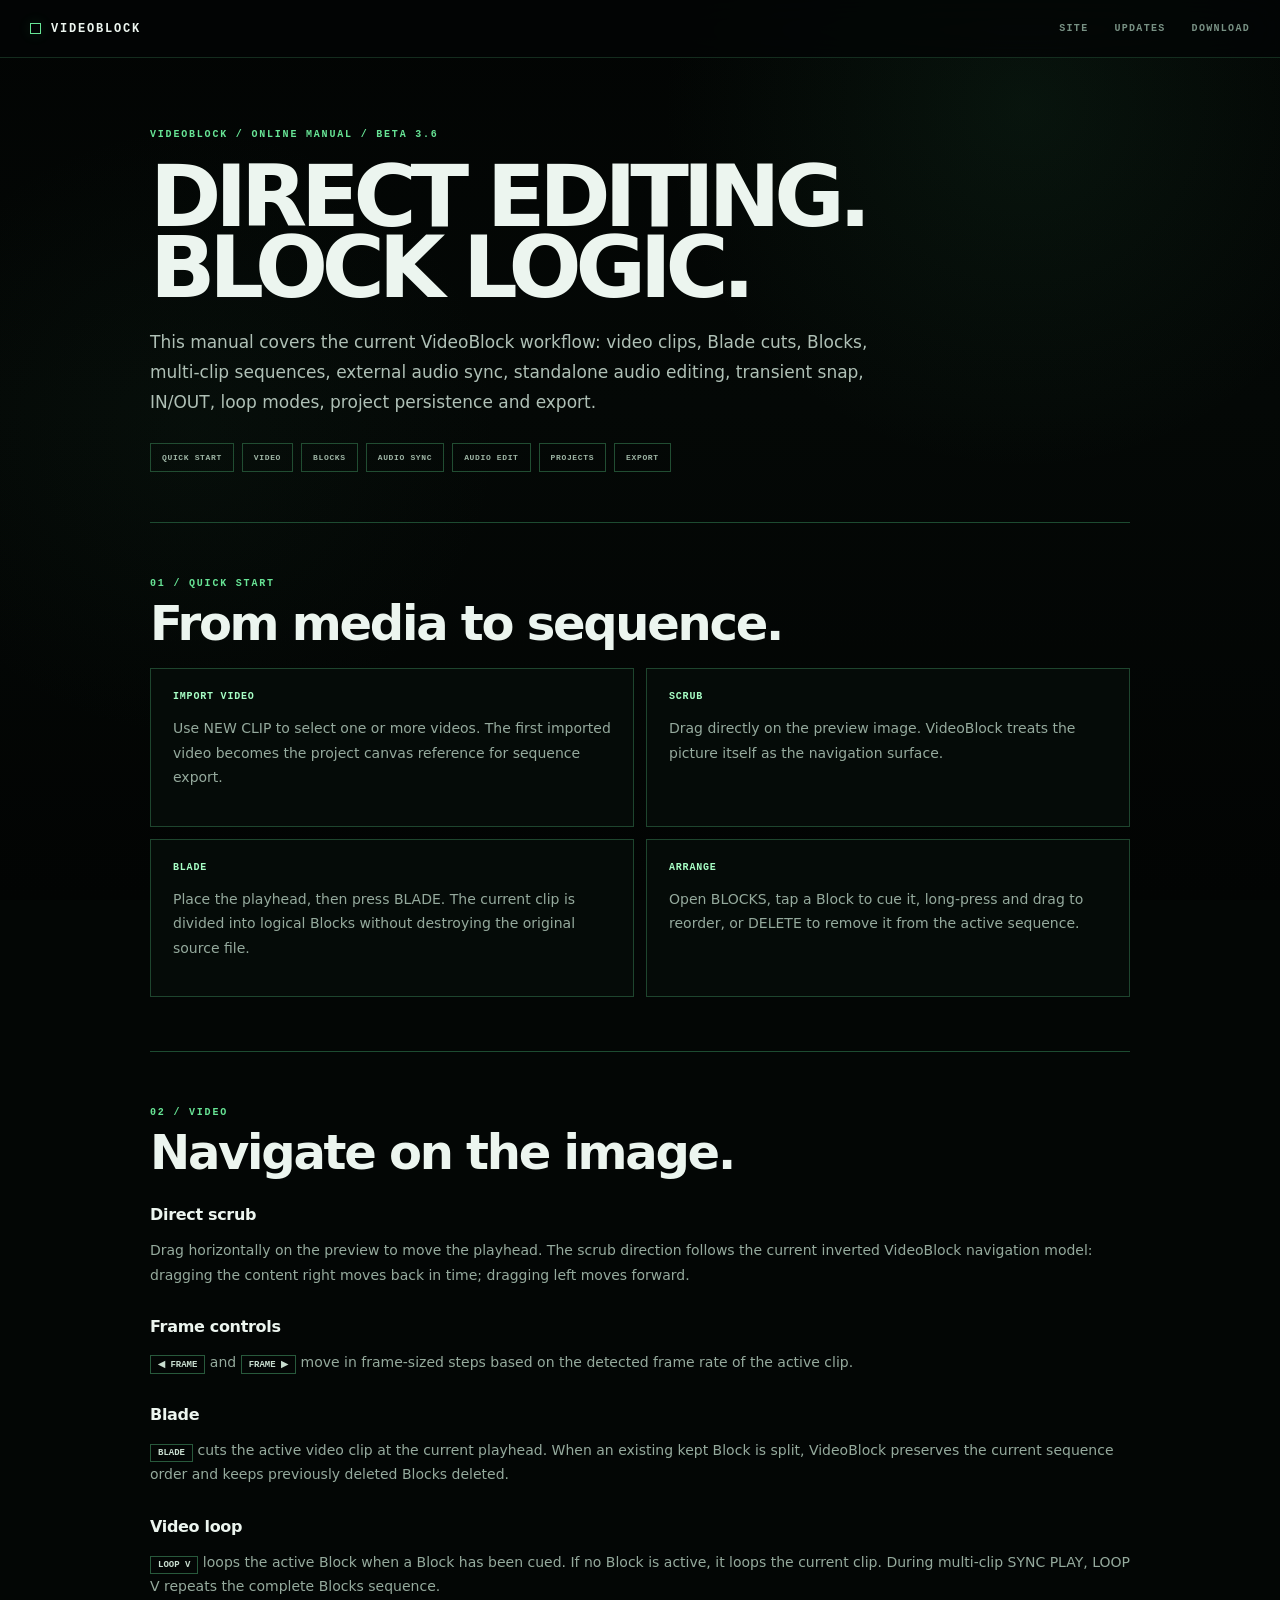
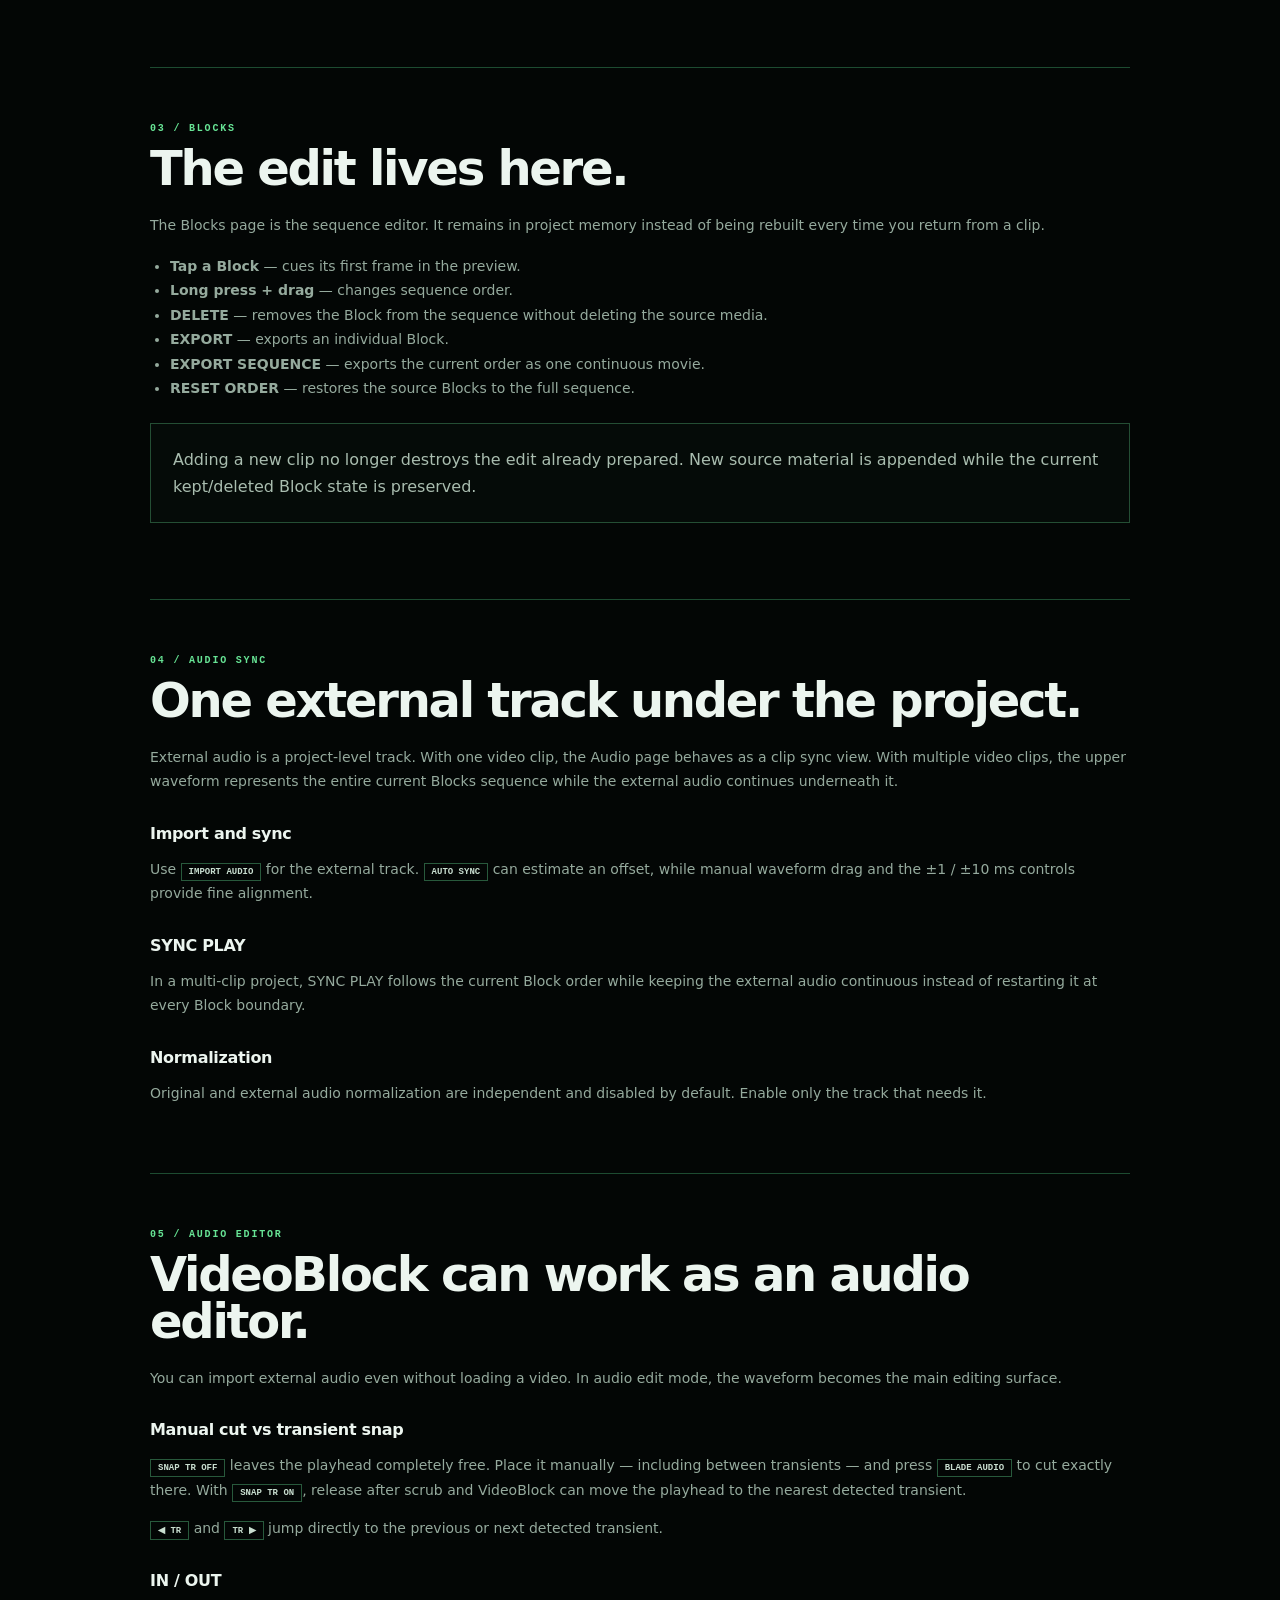
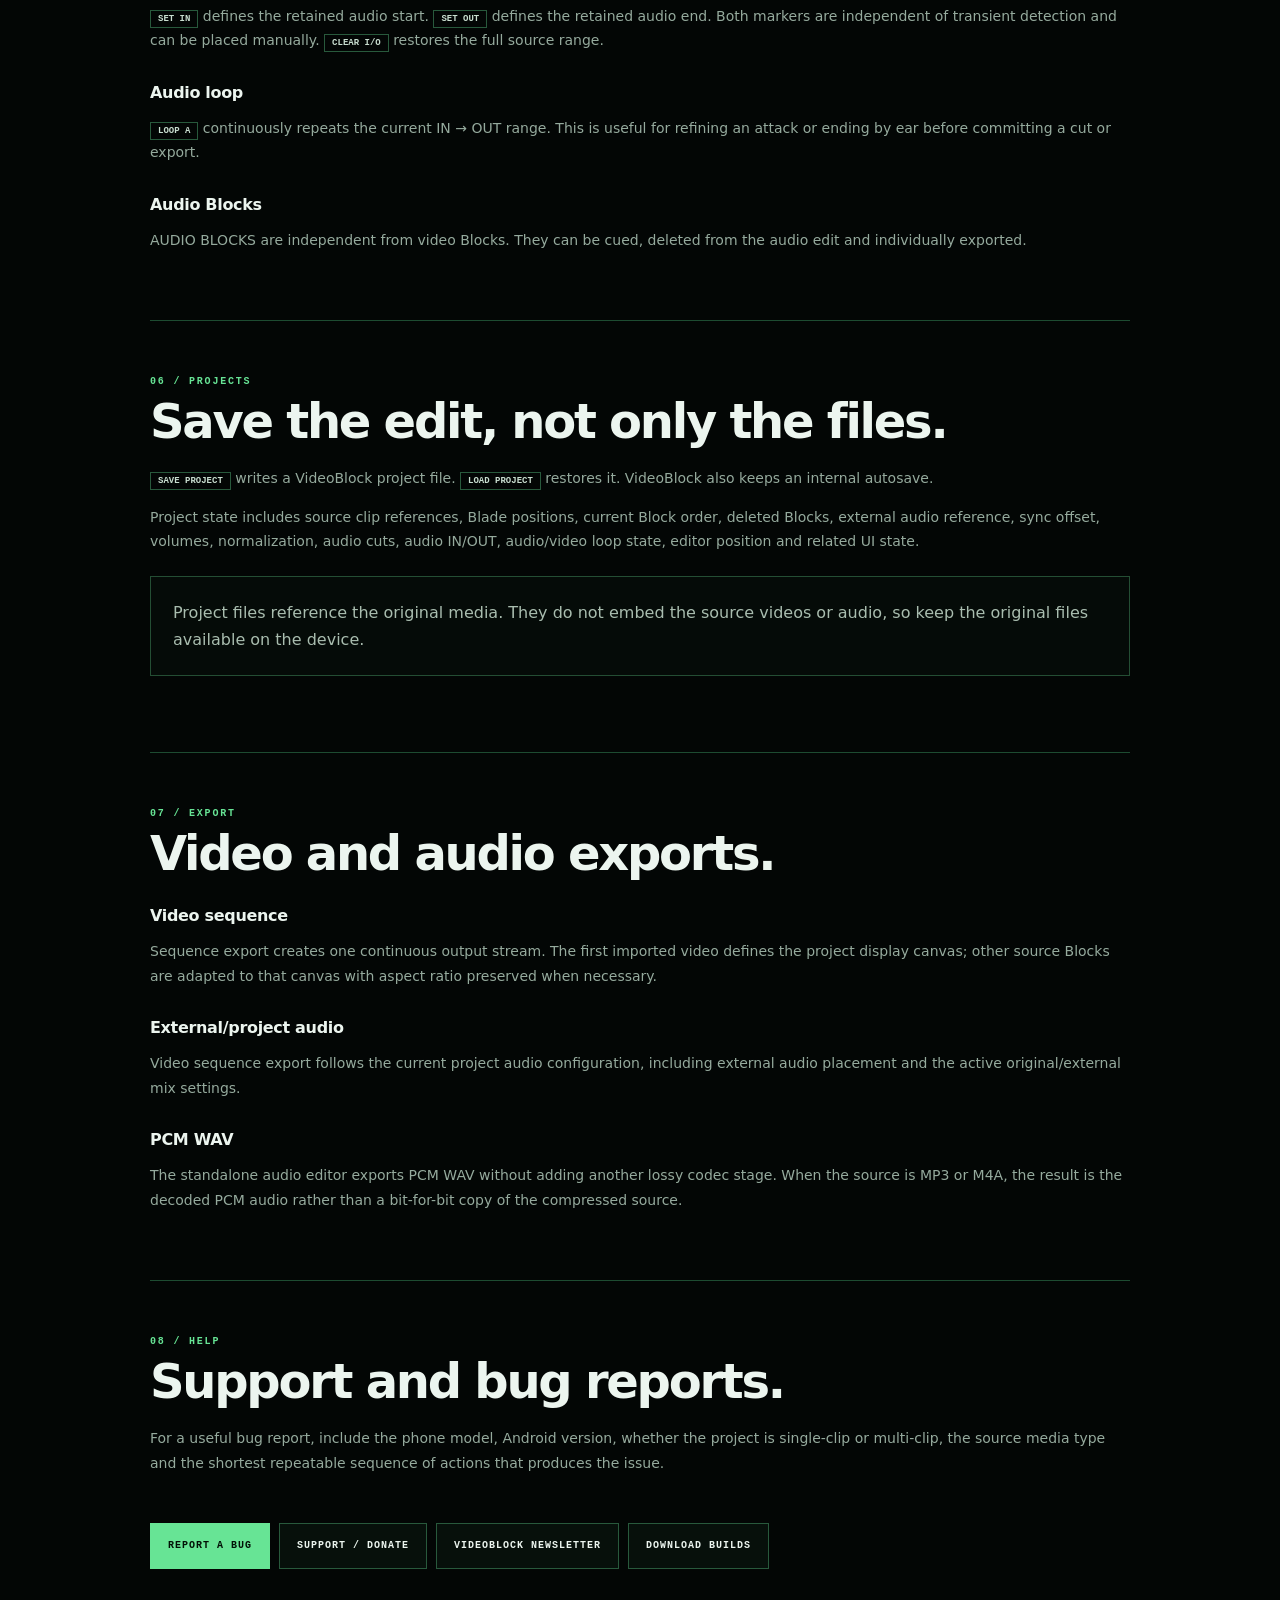
==== manual/index.html @ 6c30b8f0 "Move VideoBlock website to dedicated repository" ====
<!doctype html>
<html lang="en">
<head>
<meta charset="utf-8">
<meta name="viewport" content="width=device-width,initial-scale=1,viewport-fit=cover">
<meta name="theme-color" content="#050807">
<meta name="description" content="VideoBlock online manual — block-based Android video and audio editing.">
<title>VideoBlock — Online Manual</title>
<link rel="icon" href="../favicon.svg" type="image/svg+xml">
<link rel="stylesheet" href="../app.css">
<style>
.manual-wrap{width:min(980px,calc(100% - 44px));margin:auto;padding:70px 0 100px}
.manual-hero{padding-bottom:50px;border-bottom:1px solid var(--line)}
.manual-hero h1{font-size:clamp(48px,8vw,86px)}
.manual-nav{display:flex;flex-wrap:wrap;gap:8px;margin-top:26px}
.manual-nav a{padding:9px 11px;border:1px solid #214d32;text-decoration:none;color:#9eb5a5;font:600 8px ui-monospace,monospace;letter-spacing:.08em}
.manual-section{padding:54px 0;border-bottom:1px solid var(--line)}
.manual-section h2{font-size:clamp(28px,4vw,48px);margin-bottom:22px}
.manual-section h3{margin:30px 0 8px;font-size:16px}
.manual-section p,.manual-section li{color:#95aa9d;line-height:1.75;font-size:14px}
.manual-section ul{padding-left:20px}
.manual-callout{border:1px solid #244e34;background:#050b08;padding:22px;margin:22px 0;color:#a9bdaf;line-height:1.7}
.manual-grid{display:grid;grid-template-columns:1fr 1fr;gap:12px}
.manual-card{border:1px solid #1e452e;background:#050b08;padding:22px}
.manual-card b{display:block;color:var(--green2);font:700 10px ui-monospace,monospace;letter-spacing:.08em;margin-bottom:8px}
.key{display:inline-block;border:1px solid #28593c;padding:3px 7px;color:#c9ded0;font:700 9px ui-monospace,monospace}
.manual-footer{display:flex;flex-wrap:wrap;gap:9px;padding-top:34px}
@media(max-width:680px){.manual-grid{grid-template-columns:1fr}.manual-wrap{width:calc(100% - 28px);padding-top:48px}}
</style>
</head>
<body>
<nav class="nav">
  <a class="brand" href="../"><span class="brand-mark"></span><span>VIDEOBLOCK</span></a>
  <div class="nav-links"><a href="../">SITE</a><a href="../#updates">UPDATES</a><a href="../#download">DOWNLOAD</a></div>
</nav>

<main class="manual-wrap">
<section class="manual-hero">
  <div class="eyebrow">VIDEOBLOCK / ONLINE MANUAL / BETA 3.6</div>
  <h1>DIRECT EDITING.<br>BLOCK LOGIC.</h1>
  <p class="lead">This manual covers the current VideoBlock workflow: video clips, Blade cuts, Blocks, multi-clip sequences, external audio sync, standalone audio editing, transient snap, IN/OUT, loop modes, project persistence and export.</p>
  <div class="manual-nav">
    <a href="#quick">QUICK START</a><a href="#video">VIDEO</a><a href="#blocks">BLOCKS</a><a href="#audio-sync">AUDIO SYNC</a><a href="#audio-edit">AUDIO EDIT</a><a href="#projects">PROJECTS</a><a href="#export">EXPORT</a>
  </div>
</section>

<section id="quick" class="manual-section">
  <div class="eyebrow">01 / QUICK START</div>
  <h2>From media to sequence.</h2>
  <div class="manual-grid">
    <div class="manual-card"><b>IMPORT VIDEO</b><p>Use NEW CLIP to select one or more videos. The first imported video becomes the project canvas reference for sequence export.</p></div>
    <div class="manual-card"><b>SCRUB</b><p>Drag directly on the preview image. VideoBlock treats the picture itself as the navigation surface.</p></div>
    <div class="manual-card"><b>BLADE</b><p>Place the playhead, then press BLADE. The current clip is divided into logical Blocks without destroying the original source file.</p></div>
    <div class="manual-card"><b>ARRANGE</b><p>Open BLOCKS, tap a Block to cue it, long-press and drag to reorder, or DELETE to remove it from the active sequence.</p></div>
  </div>
</section>

<section id="video" class="manual-section">
  <div class="eyebrow">02 / VIDEO</div>
  <h2>Navigate on the image.</h2>
  <h3>Direct scrub</h3>
  <p>Drag horizontally on the preview to move the playhead. The scrub direction follows the current inverted VideoBlock navigation model: dragging the content right moves back in time; dragging left moves forward.</p>
  <h3>Frame controls</h3>
  <p><span class="key">◀ FRAME</span> and <span class="key">FRAME ▶</span> move in frame-sized steps based on the detected frame rate of the active clip.</p>
  <h3>Blade</h3>
  <p><span class="key">BLADE</span> cuts the active video clip at the current playhead. When an existing kept Block is split, VideoBlock preserves the current sequence order and keeps previously deleted Blocks deleted.</p>
  <h3>Video loop</h3>
  <p><span class="key">LOOP V</span> loops the active Block when a Block has been cued. If no Block is active, it loops the current clip. During multi-clip SYNC PLAY, LOOP V repeats the complete Blocks sequence.</p>
</section>

<section id="blocks" class="manual-section">
  <div class="eyebrow">03 / BLOCKS</div>
  <h2>The edit lives here.</h2>
  <p>The Blocks page is the sequence editor. It remains in project memory instead of being rebuilt every time you return from a clip.</p>
  <ul>
    <li><b>Tap a Block</b> — cues its first frame in the preview.</li>
    <li><b>Long press + drag</b> — changes sequence order.</li>
    <li><b>DELETE</b> — removes the Block from the sequence without deleting the source media.</li>
    <li><b>EXPORT</b> — exports an individual Block.</li>
    <li><b>EXPORT SEQUENCE</b> — exports the current order as one continuous movie.</li>
    <li><b>RESET ORDER</b> — restores the source Blocks to the full sequence.</li>
  </ul>
  <div class="manual-callout">Adding a new clip no longer destroys the edit already prepared. New source material is appended while the current kept/deleted Block state is preserved.</div>
</section>

<section id="audio-sync" class="manual-section">
  <div class="eyebrow">04 / AUDIO SYNC</div>
  <h2>One external track under the project.</h2>
  <p>External audio is a project-level track. With one video clip, the Audio page behaves as a clip sync view. With multiple video clips, the upper waveform represents the entire current Blocks sequence while the external audio continues underneath it.</p>
  <h3>Import and sync</h3>
  <p>Use <span class="key">IMPORT AUDIO</span> for the external track. <span class="key">AUTO SYNC</span> can estimate an offset, while manual waveform drag and the ±1 / ±10 ms controls provide fine alignment.</p>
  <h3>SYNC PLAY</h3>
  <p>In a multi-clip project, SYNC PLAY follows the current Block order while keeping the external audio continuous instead of restarting it at every Block boundary.</p>
  <h3>Normalization</h3>
  <p>Original and external audio normalization are independent and disabled by default. Enable only the track that needs it.</p>
</section>

<section id="audio-edit" class="manual-section">
  <div class="eyebrow">05 / AUDIO EDITOR</div>
  <h2>VideoBlock can work as an audio editor.</h2>
  <p>You can import external audio even without loading a video. In audio edit mode, the waveform becomes the main editing surface.</p>
  <h3>Manual cut vs transient snap</h3>
  <p><span class="key">SNAP TR OFF</span> leaves the playhead completely free. Place it manually — including between transients — and press <span class="key">BLADE AUDIO</span> to cut exactly there. With <span class="key">SNAP TR ON</span>, release after scrub and VideoBlock can move the playhead to the nearest detected transient.</p>
  <p><span class="key">◀ TR</span> and <span class="key">TR ▶</span> jump directly to the previous or next detected transient.</p>
  <h3>IN / OUT</h3>
  <p><span class="key">SET IN</span> defines the retained audio start. <span class="key">SET OUT</span> defines the retained audio end. Both markers are independent of transient detection and can be placed manually. <span class="key">CLEAR I/O</span> restores the full source range.</p>
  <h3>Audio loop</h3>
  <p><span class="key">LOOP A</span> continuously repeats the current IN → OUT range. This is useful for refining an attack or ending by ear before committing a cut or export.</p>
  <h3>Audio Blocks</h3>
  <p>AUDIO BLOCKS are independent from video Blocks. They can be cued, deleted from the audio edit and individually exported.</p>
</section>

<section id="projects" class="manual-section">
  <div class="eyebrow">06 / PROJECTS</div>
  <h2>Save the edit, not only the files.</h2>
  <p><span class="key">SAVE PROJECT</span> writes a VideoBlock project file. <span class="key">LOAD PROJECT</span> restores it. VideoBlock also keeps an internal autosave.</p>
  <p>Project state includes source clip references, Blade positions, current Block order, deleted Blocks, external audio reference, sync offset, volumes, normalization, audio cuts, audio IN/OUT, audio/video loop state, editor position and related UI state.</p>
  <div class="manual-callout">Project files reference the original media. They do not embed the source videos or audio, so keep the original files available on the device.</div>
</section>

<section id="export" class="manual-section">
  <div class="eyebrow">07 / EXPORT</div>
  <h2>Video and audio exports.</h2>
  <h3>Video sequence</h3>
  <p>Sequence export creates one continuous output stream. The first imported video defines the project display canvas; other source Blocks are adapted to that canvas with aspect ratio preserved when necessary.</p>
  <h3>External/project audio</h3>
  <p>Video sequence export follows the current project audio configuration, including external audio placement and the active original/external mix settings.</p>
  <h3>PCM WAV</h3>
  <p>The standalone audio editor exports PCM WAV without adding another lossy codec stage. When the source is MP3 or M4A, the result is the decoded PCM audio rather than a bit-for-bit copy of the compressed source.</p>
</section>

<section class="manual-section">
  <div class="eyebrow">08 / HELP</div>
  <h2>Support and bug reports.</h2>
  <p>For a useful bug report, include the phone model, Android version, whether the project is single-clip or multi-clip, the source media type and the shortest repeatable sequence of actions that produces the issue.</p>
  <div class="manual-footer">
    <a class="button primary" href="https://github.com/exsiderurgica/av-sync-clean/issues/new" target="_blank" rel="noopener">REPORT A BUG</a>
    <a class="button" href="https://paypal.me/Exsiderurgica" target="_blank" rel="noopener">SUPPORT / DONATE</a>
    <a class="button" href="../#updates">VIDEOBLOCK NEWSLETTER</a>
    <a class="button" href="../#download">DOWNLOAD BUILDS</a>
  </div>
</section>
</main>
</body>
</html>
---- app.css ----
:root{
  --bg:#030605;--panel:#07100b;--panel2:#0b1710;--line:#1d4b31;
  --green:#67e495;--green2:#a7ffc5;--text:#ecf5ef;--muted:#789184;
  --danger:#d78888;--shadow:rgba(70,255,130,.12)
}
*{box-sizing:border-box}
html{scroll-behavior:smooth}
body{
  margin:0;background:var(--bg);color:var(--text);
  font-family:Inter,ui-sans-serif,system-ui,-apple-system,BlinkMacSystemFont,"Segoe UI",sans-serif;
  overflow-x:hidden
}
body:before{
  content:"";position:fixed;inset:0;pointer-events:none;z-index:-2;
  background:
    radial-gradient(circle at 80% 12%,rgba(54,145,91,.11),transparent 28%),
    radial-gradient(circle at 15% 48%,rgba(40,100,66,.07),transparent 26%),
    linear-gradient(180deg,#020403,#040806 45%,#020403)
}
.noise{
  position:fixed;inset:0;z-index:-1;opacity:.16;pointer-events:none;
  background-image:repeating-linear-gradient(0deg,transparent 0 3px,rgba(255,255,255,.014) 3px 4px)
}
a{color:inherit}
.nav{
  position:sticky;top:0;z-index:50;height:58px;padding:0 max(22px,calc((100vw - 1220px)/2));
  display:flex;align-items:center;justify-content:space-between;
  background:rgba(3,6,5,.82);backdrop-filter:blur(18px);
  border-bottom:1px solid rgba(103,228,149,.18)
}
.brand{
  display:flex;align-items:center;gap:10px;text-decoration:none;font:700 12px/1 ui-monospace,monospace;
  letter-spacing:.15em
}
.brand-mark{width:11px;height:11px;border:1px solid var(--green);box-shadow:0 0 14px var(--shadow)}
.nav-links{display:flex;gap:26px}
.nav-links a{font:600 10px/1 ui-monospace,monospace;letter-spacing:.13em;text-decoration:none;color:var(--muted)}
.nav-links a:hover{color:var(--green2)}
main,footer{width:min(1220px,calc(100% - 44px));margin:auto}
.hero{
  min-height:calc(100vh - 58px);display:grid;grid-template-columns:1.05fr .95fr;gap:70px;align-items:center;
  padding:84px 0;border-bottom:1px solid var(--line)
}
.eyebrow{
  color:var(--green);font:700 10px/1.3 ui-monospace,SFMono-Regular,Menlo,monospace;
  letter-spacing:.18em;text-transform:uppercase
}
h1{
  margin:20px 0 26px;font-size:clamp(56px,7.5vw,104px);line-height:.82;
  letter-spacing:-.072em;font-weight:760
}
h2{
  margin:10px 0 0;font-size:clamp(34px,5vw,64px);line-height:.96;letter-spacing:-.047em
}
h3{letter-spacing:-.02em}
.lead{max-width:720px;color:#afc0b6;font-size:17px;line-height:1.75}
.actions{display:flex;flex-wrap:wrap;gap:10px;margin-top:30px}
.button{
  display:inline-flex;align-items:center;justify-content:center;min-height:46px;padding:0 17px;
  border:1px solid #28593c;text-decoration:none;color:var(--text);
  font:700 10px/1 ui-monospace,monospace;letter-spacing:.1em;background:#07100b;
  transition:.18s ease
}
.button:hover{border-color:var(--green2);box-shadow:0 0 18px var(--shadow)}
.button.primary{background:var(--green);border-color:var(--green);color:#021006}
.release-strip{
  display:flex;flex-wrap:wrap;gap:8px 24px;margin-top:30px;padding-top:20px;border-top:1px solid rgba(103,228,149,.14);
  color:var(--muted);font:500 9px/1.6 ui-monospace,monospace;letter-spacing:.1em
}
.release-strip b{color:var(--text)}
.hero-device{display:flex;justify-content:center;perspective:1000px}
.phone{
  width:min(410px,100%);aspect-ratio:.63;border:1px solid #2a6140;border-radius:28px;
  padding:20px 14px;background:linear-gradient(160deg,#06100a,#020403 60%);
  box-shadow:0 30px 100px rgba(0,0,0,.48),0 0 90px rgba(71,224,124,.055);
  transform:rotateY(-4deg) rotateX(2deg)
}
.phone-top,.module-row,.transport{
  display:flex;align-items:center;gap:6px;font:700 8px/1 ui-monospace,monospace;letter-spacing:.08em
}
.phone-top{justify-content:space-between;height:34px;color:var(--green2)}
.screen{height:48%;padding:8px 0}
.frame{position:relative;height:100%;border:1px solid var(--green);border-radius:7px;overflow:hidden;background:#020303}
.frame-glow{position:absolute;inset:18% 24%;background:radial-gradient(circle,rgba(96,228,147,.14),transparent 65%)}
.frame-grid{
  position:absolute;inset:0;opacity:.3;
  background:linear-gradient(rgba(103,228,149,.12) 1px,transparent 1px),linear-gradient(90deg,rgba(103,228,149,.1) 1px,transparent 1px);
  background-size:32px 32px
}
.frame-label{position:absolute;bottom:8px;width:100%;text-align:center;color:#637b6c;font:600 7px ui-monospace,monospace;letter-spacing:.11em}
.timecode{text-align:center;padding:11px 0;color:#e8f6ed;font:500 18px ui-monospace,monospace;letter-spacing:.04em}
.transport span,.module-row span{
  flex:1;text-align:center;padding:10px 2px;border:1px solid #214b32;background:#071009;color:#b3c9ba;border-radius:4px
}
.transport .hot{color:var(--green2);border-color:var(--green)}
.module-row{margin-top:8px}
.blocks-mini{display:grid;grid-template-columns:1fr 1fr;gap:8px;margin-top:14px}
.blocks-mini div{border:1px solid #1c3f2a;padding:6px;background:#061008}
.blocks-mini i{display:block;height:48px;background:linear-gradient(145deg,#102319,#030706);border:1px solid #173b26}
.blocks-mini b{display:block;margin-top:5px;color:#759080;font:600 7px ui-monospace,monospace}
.statement,.feature-section,.audio-section,.project-section,.resource-section,.updates-section,.download-section,.support-section,.principles{
  padding:92px 0;border-bottom:1px solid var(--line)
}
.statement{display:grid;grid-template-columns:90px 1fr 1fr;gap:30px;align-items:start}
.statement p{margin:8px 0 0;color:#a4b8ac;line-height:1.8;max-width:540px}
.section-head{display:grid;grid-template-columns:90px 1fr;gap:30px;align-items:start;margin-bottom:50px}
.section-index{color:#476353;font:500 11px ui-monospace,monospace;padding-top:4px}
.feature-grid{display:grid;grid-template-columns:repeat(4,1fr);gap:1px;background:var(--line);border:1px solid var(--line);margin-top:28px}
.feature-grid.two{grid-template-columns:repeat(2,1fr)}
.feature-grid article{background:var(--bg);padding:28px;min-height:190px}
.feature-grid .num{color:#395946;font:500 10px ui-monospace,monospace}
.feature-grid h3{margin:30px 0 10px;font-size:15px}
.feature-grid p{color:var(--muted);font-size:13px;line-height:1.7;margin:0}
.block-demo{border:1px solid #244e34;background:#040a07;padding:18px;overflow:hidden}
.rail{display:grid;grid-template-columns:repeat(4,minmax(190px,1fr));gap:10px}
.block-card{border:1px solid #1e452e;background:#07110b;padding:7px}
.block-card.selected{border-color:var(--green);box-shadow:inset 0 0 28px rgba(86,226,137,.05)}
.thumb{height:120px;border:1px solid #173923;position:relative;overflow:hidden}
.thumb:after{content:"";position:absolute;inset:0;background:linear-gradient(115deg,transparent 42%,rgba(103,228,149,.07) 43% 44%,transparent 45%)}
.t1{background:radial-gradient(circle at 30% 35%,#183421,transparent 28%),#030705}
.t2{background:linear-gradient(135deg,#030604 35%,#18311f 36% 42%,#040805 43%)}
.t3{background:radial-gradient(circle at 70% 50%,#15341f,transparent 32%),#020503}
.t4{background:linear-gradient(35deg,#0f2819 0 13%,#020503 14% 65%,#102719 66%)}
.block-meta{display:flex;justify-content:space-between;padding-top:8px;font:600 9px ui-monospace,monospace;color:var(--muted)}
.block-meta span{color:var(--green)}
.rail-caption{display:flex;justify-content:space-between;margin-top:14px;color:#577061;font:600 8px ui-monospace,monospace;letter-spacing:.1em}
.wave-console{position:relative;border:1px solid #245438;background:#040b07;padding:40px 18px 20px;min-height:300px;overflow:hidden}
.wave-label{position:absolute;top:11px;left:18px;right:18px;display:flex;justify-content:space-between;color:#6b8575;font:600 8px ui-monospace,monospace;letter-spacing:.1em}
.wave-lane{height:88px;border-top:1px solid #163721;border-bottom:1px solid #163721;position:relative;overflow:hidden}
.wave-lane:before{
  content:"";position:absolute;inset:12px 0;
  background:repeating-linear-gradient(90deg,transparent 0 7px,var(--green) 7px 9px,transparent 9px 13px);
  opacity:.48;clip-path:polygon(0 44%,4% 20%,8% 62%,12% 10%,16% 57%,21% 35%,26% 79%,31% 18%,36% 54%,41% 28%,46% 72%,51% 15%,56% 57%,61% 31%,66% 84%,71% 25%,76% 55%,81% 38%,86% 76%,91% 13%,96% 50%,100% 41%,100% 59%,96% 62%,91% 87%,86% 24%,81% 62%,76% 45%,71% 75%,66% 16%,61% 69%,56% 43%,51% 85%,46% 28%,41% 72%,36% 46%,31% 82%,26% 21%,21% 65%,16% 43%,12% 90%,8% 38%,4% 80%,0 56%)
}
.bottom-wave{margin-top:16px}.bottom-wave:before{opacity:.72}
.playhead{position:absolute;left:50%;top:36px;bottom:55px;width:1px;background:#fff;box-shadow:0 0 12px rgba(255,255,255,.25)}
.markers{position:absolute;left:18%;right:18%;top:142px;display:flex;justify-content:space-between;pointer-events:none}
.marker{font:700 8px ui-monospace,monospace;color:var(--green2);border-left:1px solid var(--green);padding-left:4px;height:28px}
.marker.transient{color:#6b8575;border-color:#4a6e58}
.wave-controls{display:flex;flex-wrap:wrap;gap:7px;margin-top:18px}
.wave-controls span,.project-buttons span{
  padding:9px 11px;border:1px solid #214d32;color:#9eb5a5;font:600 8px ui-monospace,monospace;letter-spacing:.08em
}
.project-panel{display:grid;grid-template-columns:1fr 1.25fr;border:1px solid #244e34}
.project-lines{display:grid;grid-template-columns:1fr auto;gap:0;background:#07100b}
.project-lines span,.project-lines b{padding:15px;border-bottom:1px solid #173822;font:600 9px ui-monospace,monospace}
.project-lines span{color:#71897a}.project-lines b{text-align:right;color:var(--green2)}
.project-copy{padding:34px;display:flex;flex-direction:column;justify-content:center}
.project-copy p{color:#94a99d;line-height:1.75;margin-top:0}
.project-buttons{display:flex;gap:8px;flex-wrap:wrap}
.download-grid{display:grid;grid-template-columns:1fr 1fr;gap:14px}
.release-card{border:1px solid #244e34;background:#050b08;padding:30px}
.release-card.stable{box-shadow:inset 3px 0 0 var(--green)}
.release-type{color:var(--green);font:700 9px ui-monospace,monospace;letter-spacing:.15em}
.release-card h3{font-size:36px;margin:17px 0}
.release-card p{color:var(--muted);line-height:1.7;min-height:68px}
.fineprint{color:#627668;font-size:11px;line-height:1.6;margin-top:18px}
.principle-list{display:flex;flex-wrap:wrap;gap:9px;margin-top:20px}
.principle-list span{border:1px solid #1b422b;padding:12px 14px;color:#8ca193;font:600 9px ui-monospace,monospace;letter-spacing:.1em}
footer{padding:34px 0 50px;display:flex;justify-content:space-between;color:#667a6d;font:600 9px ui-monospace,monospace;letter-spacing:.08em}
.footer-links{display:flex;gap:20px}.footer-links a{text-decoration:none}.footer-links a:hover{color:var(--green)}
@media(max-width:900px){
  .hero{grid-template-columns:1fr;gap:50px;padding-top:60px}.hero-device{justify-content:flex-start}.phone{width:380px}
  .feature-grid{grid-template-columns:1fr 1fr}.statement{grid-template-columns:60px 1fr}.statement p{grid-column:2}
  .section-head{grid-template-columns:60px 1fr}.rail{grid-template-columns:repeat(2,1fr)}
}
@media(max-width:620px){
  main,footer{width:min(100% - 28px,1220px)}.nav{padding:0 14px}.nav-links{display:none}
  .hero{padding:48px 0 64px;min-height:auto}.hero-copy h1{font-size:54px}.lead{font-size:15px}
  .phone{width:100%;transform:none}.transport{flex-wrap:wrap}.transport span{min-width:30%}
  .statement,.feature-section,.audio-section,.project-section,.download-section,.principles{padding:64px 0}
  .statement,.section-head{grid-template-columns:40px 1fr;gap:12px}.statement p{grid-column:1/-1}
  .feature-grid,.feature-grid.two,.download-grid,.project-panel{grid-template-columns:1fr}
  .rail{display:flex;overflow-x:auto}.block-card{min-width:190px}.rail-caption{gap:14px;overflow:auto}
  .release-card p{min-height:0}.wave-label{gap:20px}.wave-label span:last-child{text-align:right}
  footer{display:block}.footer-links{margin-top:16px;flex-wrap:wrap}
}

.resource-panel{display:grid;grid-template-columns:1.3fr .7fr;gap:1px;border:1px solid #244e34;background:#244e34}
.resource-panel>div{background:#050b08;padding:30px}
.resource-panel p,.updates-copy,.support-grid p{color:var(--muted);line-height:1.75;margin-top:0}
.manual-index{display:flex;flex-direction:column;gap:1px}
.manual-index span{padding:13px 14px;border:1px solid #1c412b;color:#91a89a;font:600 9px ui-monospace,monospace;letter-spacing:.09em}
.signup{width:560px;max-width:100%;margin-top:26px}
.signup label{display:block;margin-bottom:10px;color:var(--muted);font-size:14px;font-weight:700;letter-spacing:.12em}
.signup-controls{display:flex;gap:10px}
.signup input[type=email]{min-width:0;flex:1;padding:14px 16px;border:1px solid #244e34;background:#07100b;color:#f3f7f3;font:inherit;border-radius:0}
.signup input[type=email]:focus{outline:2px solid #7bd498;outline-offset:2px}
.signup button{padding:14px 20px;border:1px solid #7bd498;background:#7bd498;color:#07100b;font:inherit;font-weight:800;letter-spacing:.06em;cursor:pointer}
.signup button:hover,.signup button:focus-visible{background:#a4edb9;border-color:#a4edb9}
.signup p{margin:12px 0 0;color:var(--muted);font-size:14px;line-height:1.5}
.signup-honeypot{position:absolute;left:-9999px;width:1px;height:1px;opacity:0}
.support-grid{display:grid;grid-template-columns:1fr 1fr;gap:14px}
.support-grid article{border:1px solid #244e34;background:#050b08;padding:30px}
.support-grid h3{margin-top:0}
@media(max-width:900px){.resource-panel{grid-template-columns:1fr}}
@media(max-width:620px){
  .statement,.feature-section,.audio-section,.project-section,.resource-section,.updates-section,.download-section,.support-section,.principles{padding:64px 0}
  .support-grid{grid-template-columns:1fr}
  .signup{width:100%}.signup-controls{flex-direction:column}.signup button{width:100%}
}
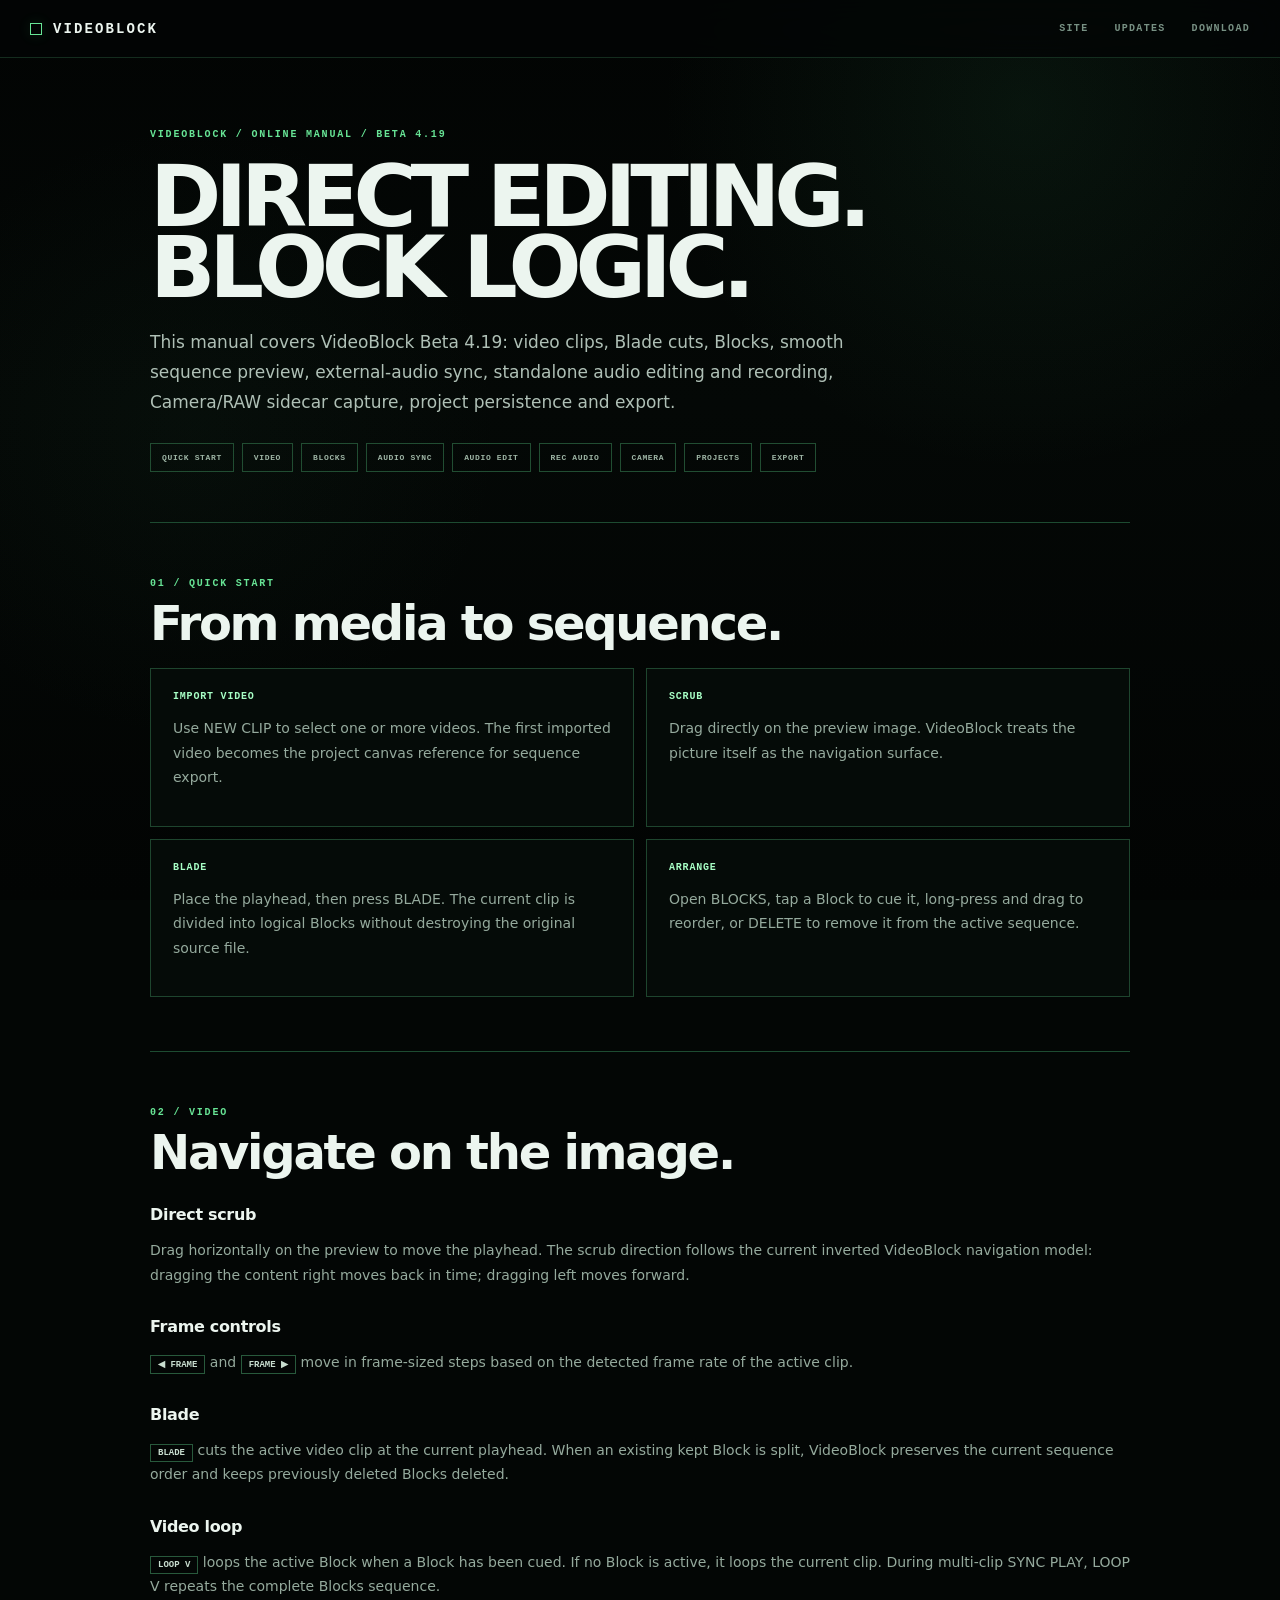
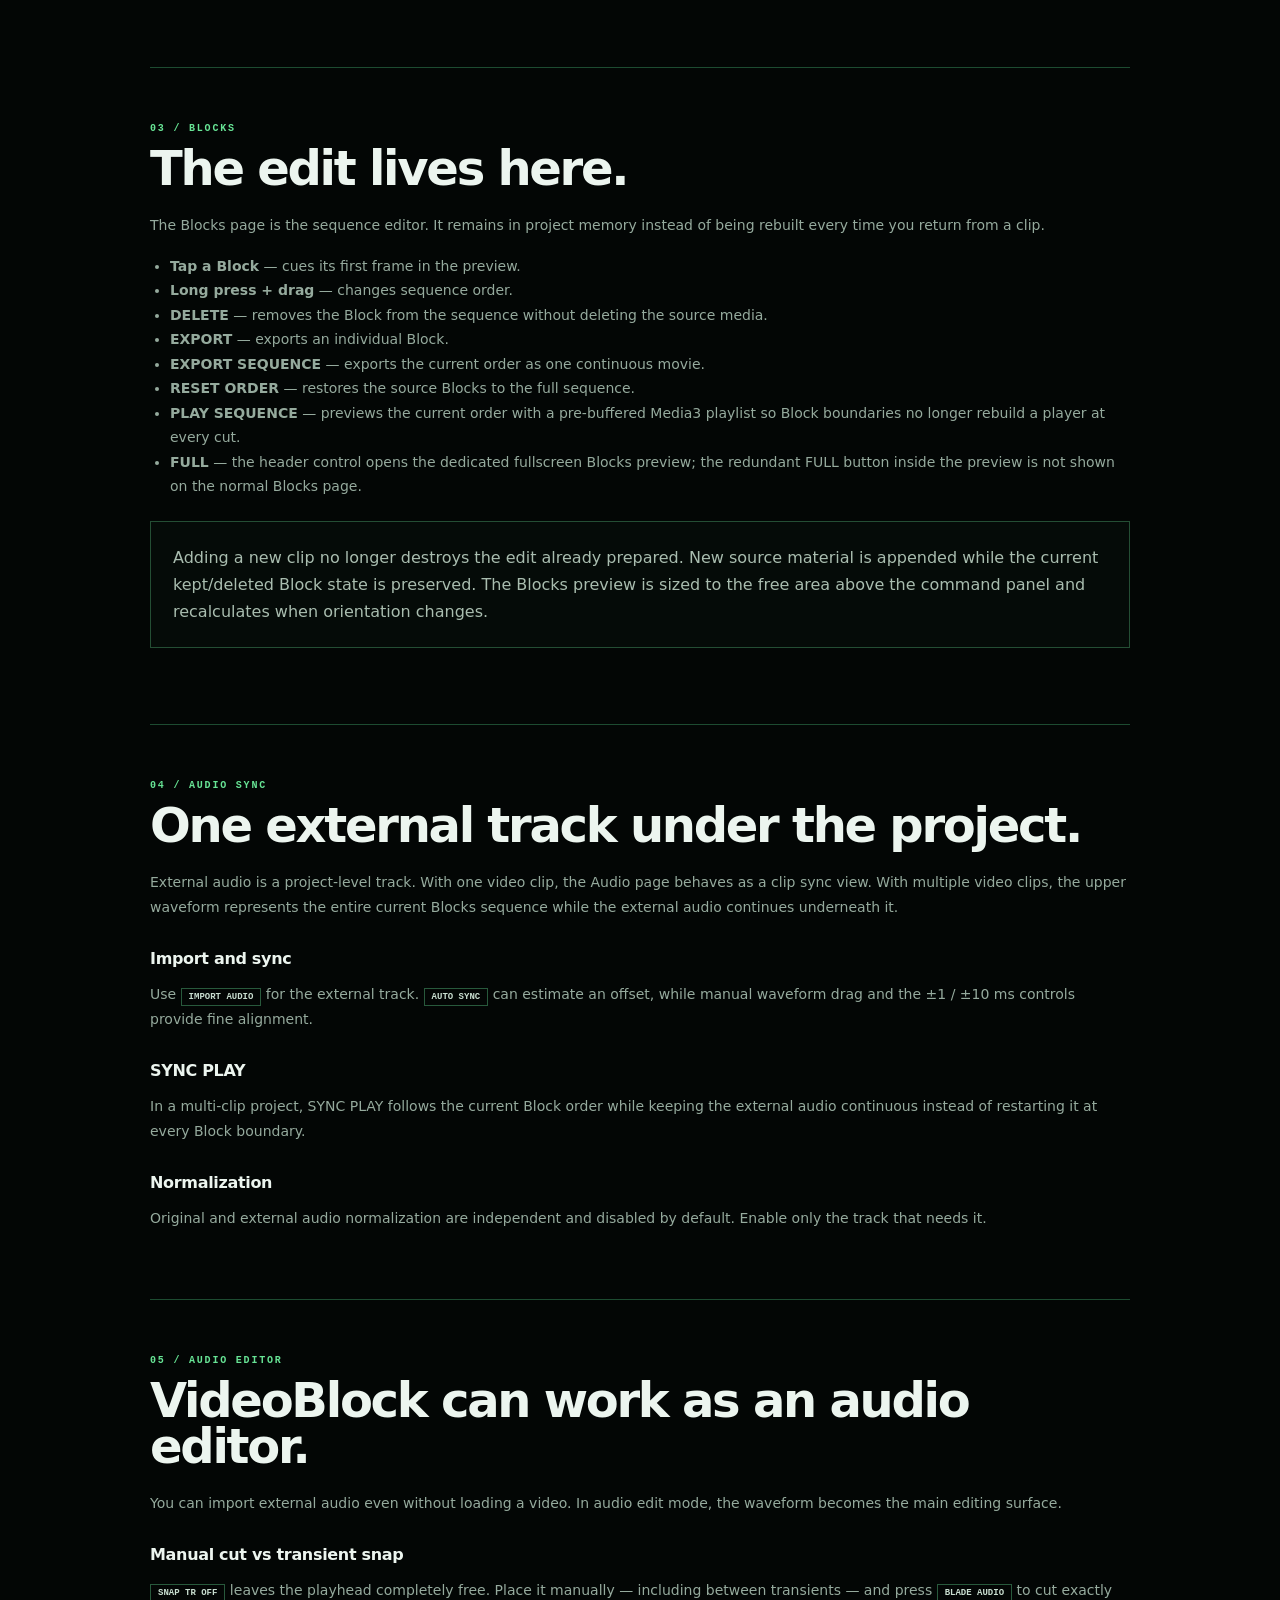
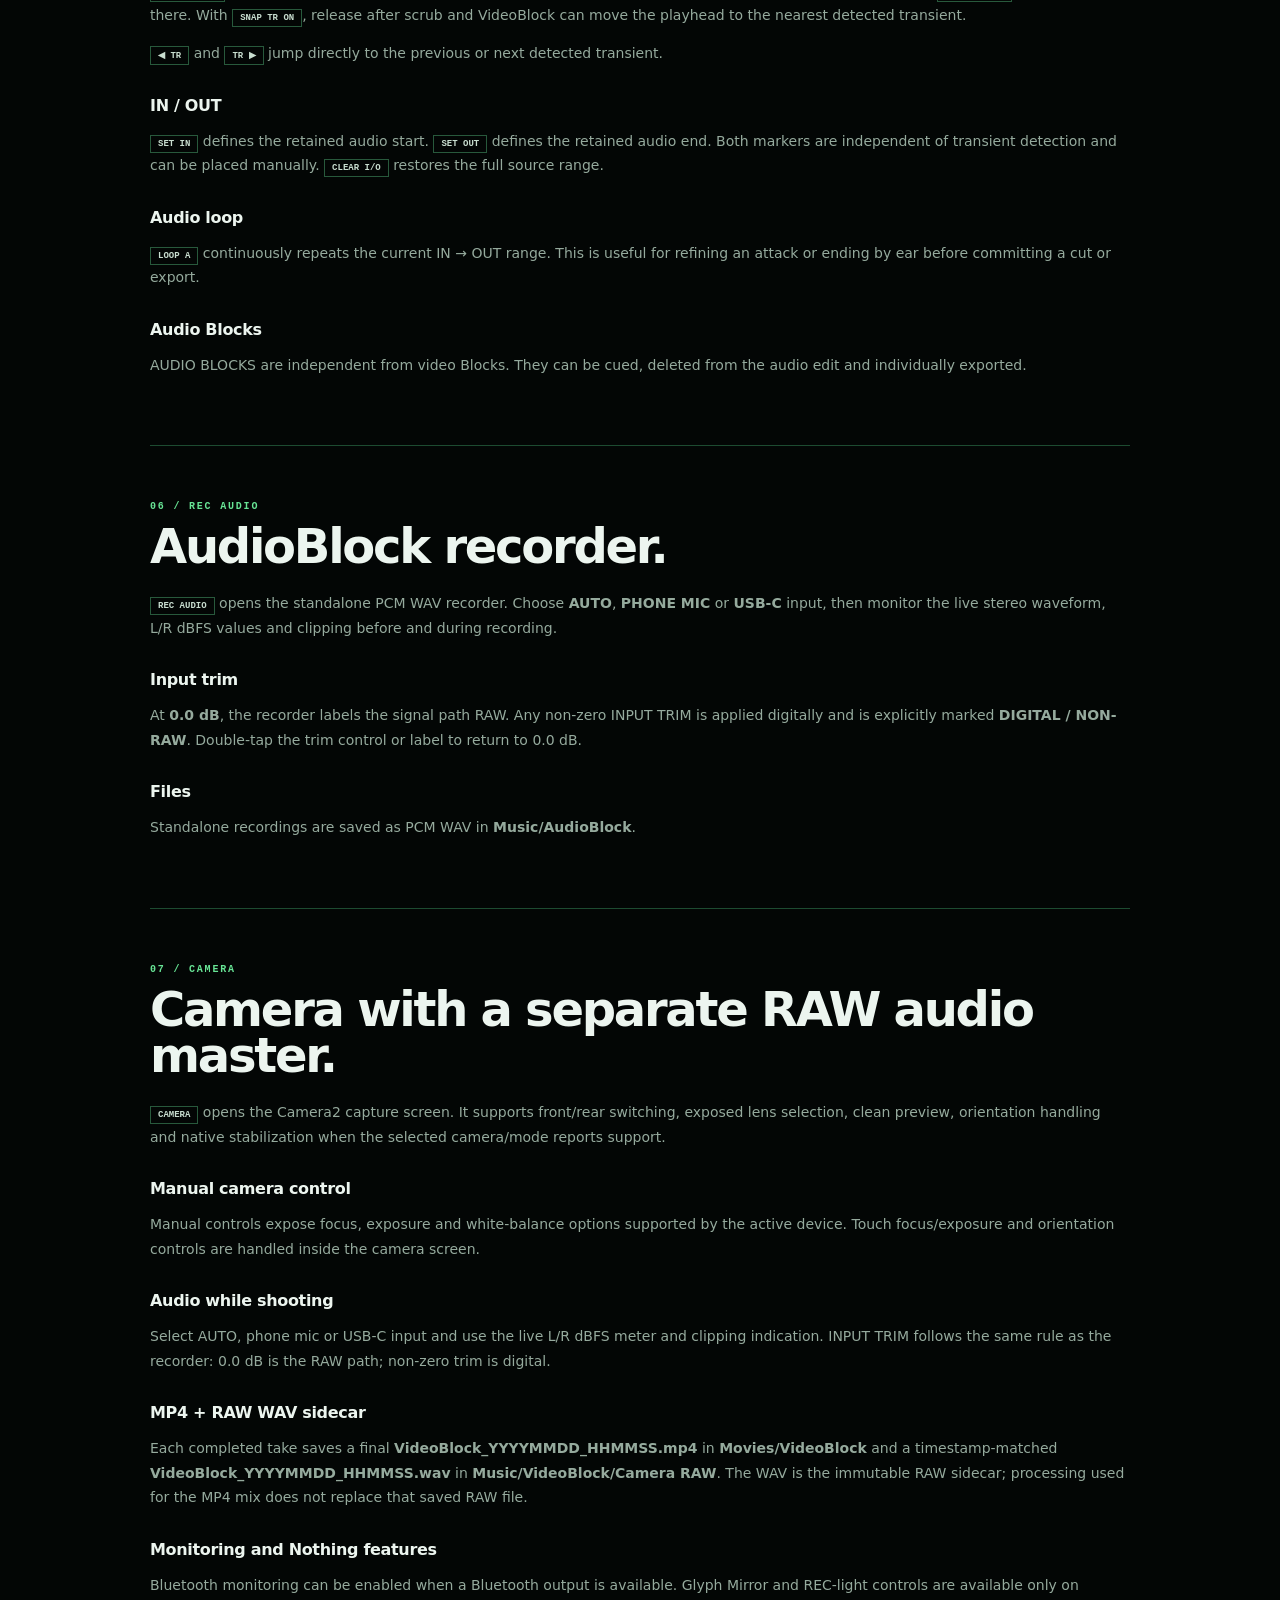
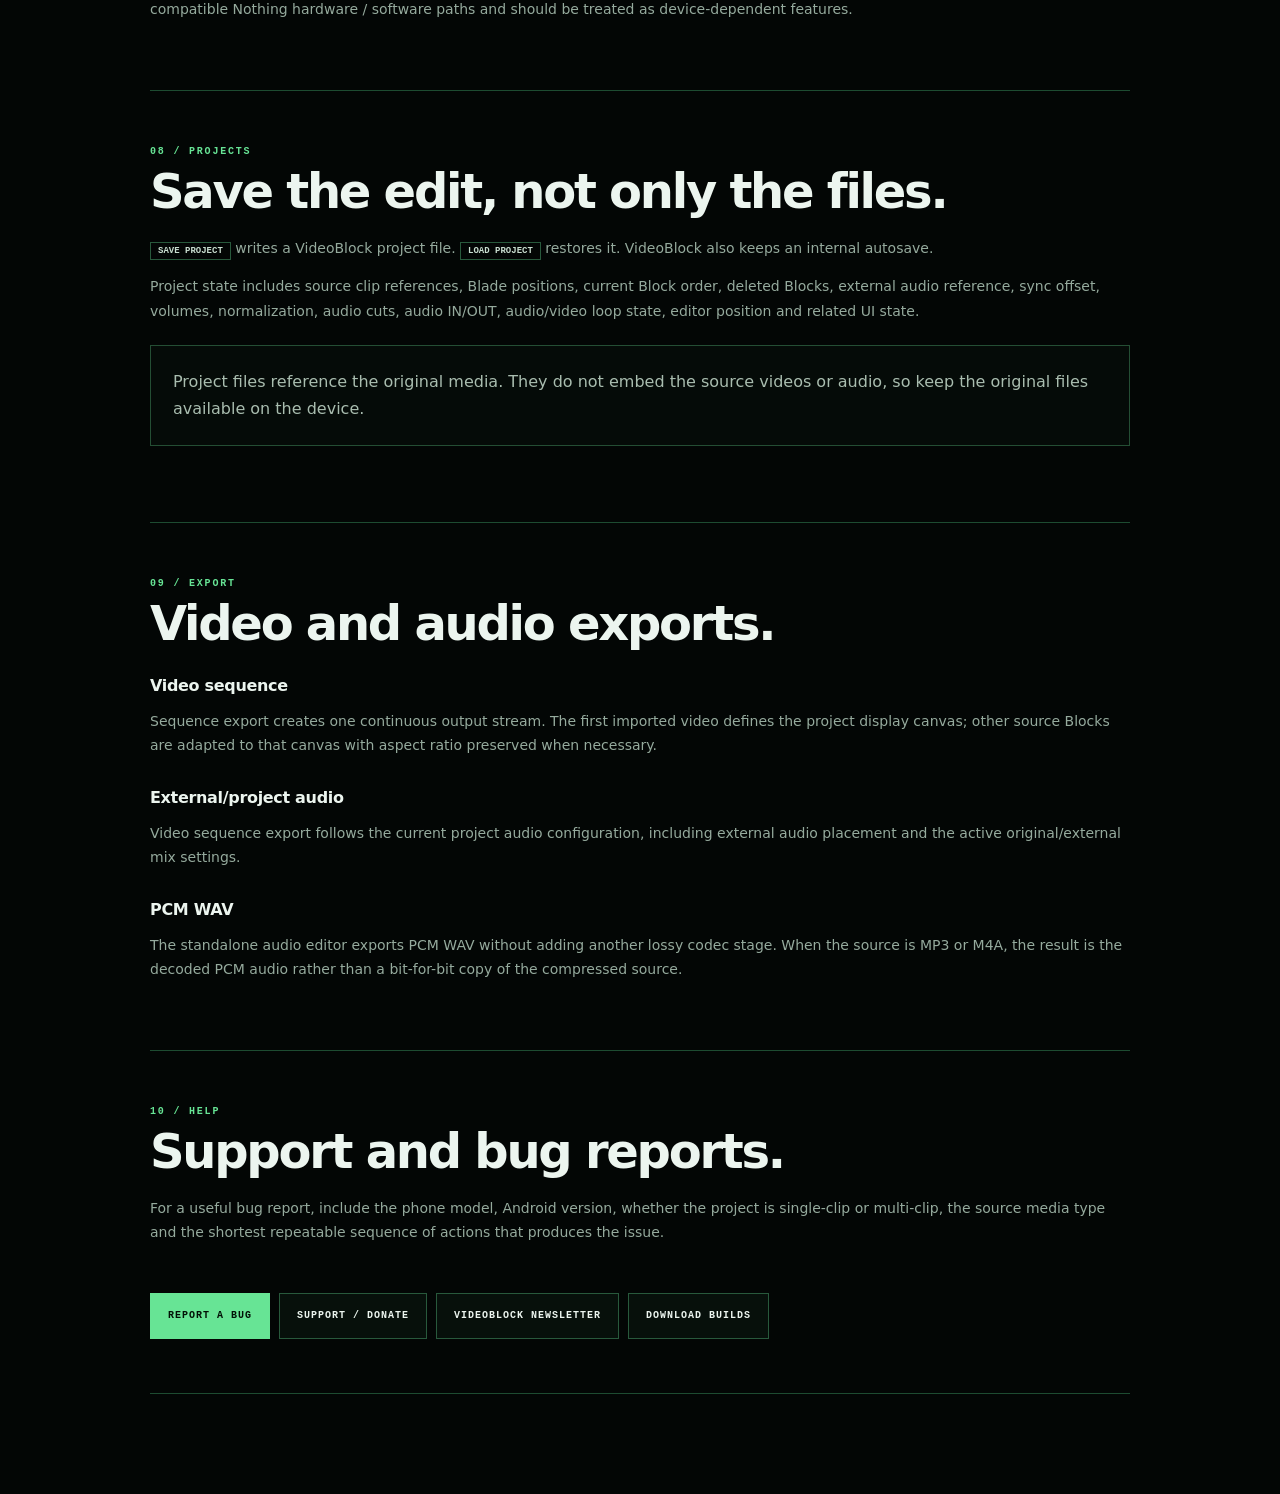
==== commit f78fe8a7: "Publish VideoBlock Beta 4.19 stable and update site" ====
--- a/manual/index.html
+++ b/manual/index.html
@@ -36,11 +36,11 @@
 
 <main class="manual-wrap">
 <section class="manual-hero">
-  <div class="eyebrow">VIDEOBLOCK / ONLINE MANUAL / BETA 3.6</div>
+  <div class="eyebrow">VIDEOBLOCK / ONLINE MANUAL / BETA 4.19</div>
   <h1>DIRECT EDITING.<br>BLOCK LOGIC.</h1>
-  <p class="lead">This manual covers the current VideoBlock workflow: video clips, Blade cuts, Blocks, multi-clip sequences, external audio sync, standalone audio editing, transient snap, IN/OUT, loop modes, project persistence and export.</p>
+  <p class="lead">This manual covers VideoBlock Beta 4.19: video clips, Blade cuts, Blocks, smooth sequence preview, external-audio sync, standalone audio editing and recording, Camera/RAW sidecar capture, project persistence and export.</p>
   <div class="manual-nav">
-    <a href="#quick">QUICK START</a><a href="#video">VIDEO</a><a href="#blocks">BLOCKS</a><a href="#audio-sync">AUDIO SYNC</a><a href="#audio-edit">AUDIO EDIT</a><a href="#projects">PROJECTS</a><a href="#export">EXPORT</a>
+    <a href="#quick">QUICK START</a><a href="#video">VIDEO</a><a href="#blocks">BLOCKS</a><a href="#audio-sync">AUDIO SYNC</a><a href="#audio-edit">AUDIO EDIT</a><a href="#recorder">REC AUDIO</a><a href="#camera">CAMERA</a><a href="#projects">PROJECTS</a><a href="#export">EXPORT</a>
   </div>
 </section>
 
@@ -79,8 +79,10 @@
     <li><b>EXPORT</b> — exports an individual Block.</li>
     <li><b>EXPORT SEQUENCE</b> — exports the current order as one continuous movie.</li>
     <li><b>RESET ORDER</b> — restores the source Blocks to the full sequence.</li>
+    <li><b>PLAY SEQUENCE</b> — previews the current order with a pre-buffered Media3 playlist so Block boundaries no longer rebuild a player at every cut.</li>
+    <li><b>FULL</b> — the header control opens the dedicated fullscreen Blocks preview; the redundant FULL button inside the preview is not shown on the normal Blocks page.</li>
   </ul>
-  <div class="manual-callout">Adding a new clip no longer destroys the edit already prepared. New source material is appended while the current kept/deleted Block state is preserved.</div>
+  <div class="manual-callout">Adding a new clip no longer destroys the edit already prepared. New source material is appended while the current kept/deleted Block state is preserved. The Blocks preview is sized to the free area above the command panel and recalculates when orientation changes.</div>
 </section>
 
 <section id="audio-sync" class="manual-section">
@@ -110,8 +112,33 @@
   <p>AUDIO BLOCKS are independent from video Blocks. They can be cued, deleted from the audio edit and individually exported.</p>
 </section>
 
+
+<section id="recorder" class="manual-section">
+  <div class="eyebrow">06 / REC AUDIO</div>
+  <h2>AudioBlock recorder.</h2>
+  <p><span class="key">REC AUDIO</span> opens the standalone PCM WAV recorder. Choose <b>AUTO</b>, <b>PHONE MIC</b> or <b>USB-C</b> input, then monitor the live stereo waveform, L/R dBFS values and clipping before and during recording.</p>
+  <h3>Input trim</h3>
+  <p>At <b>0.0 dB</b>, the recorder labels the signal path RAW. Any non-zero INPUT TRIM is applied digitally and is explicitly marked <b>DIGITAL / NON-RAW</b>. Double-tap the trim control or label to return to 0.0 dB.</p>
+  <h3>Files</h3>
+  <p>Standalone recordings are saved as PCM WAV in <b>Music/AudioBlock</b>.</p>
+</section>
+
+<section id="camera" class="manual-section">
+  <div class="eyebrow">07 / CAMERA</div>
+  <h2>Camera with a separate RAW audio master.</h2>
+  <p><span class="key">CAMERA</span> opens the Camera2 capture screen. It supports front/rear switching, exposed lens selection, clean preview, orientation handling and native stabilization when the selected camera/mode reports support.</p>
+  <h3>Manual camera control</h3>
+  <p>Manual controls expose focus, exposure and white-balance options supported by the active device. Touch focus/exposure and orientation controls are handled inside the camera screen.</p>
+  <h3>Audio while shooting</h3>
+  <p>Select AUTO, phone mic or USB-C input and use the live L/R dBFS meter and clipping indication. INPUT TRIM follows the same rule as the recorder: 0.0 dB is the RAW path; non-zero trim is digital.</p>
+  <h3>MP4 + RAW WAV sidecar</h3>
+  <p>Each completed take saves a final <b>VideoBlock_YYYYMMDD_HHMMSS.mp4</b> in <b>Movies/VideoBlock</b> and a timestamp-matched <b>VideoBlock_YYYYMMDD_HHMMSS.wav</b> in <b>Music/VideoBlock/Camera RAW</b>. The WAV is the immutable RAW sidecar; processing used for the MP4 mix does not replace that saved RAW file.</p>
+  <h3>Monitoring and Nothing features</h3>
+  <p>Bluetooth monitoring can be enabled when a Bluetooth output is available. Glyph Mirror and REC-light controls are available only on compatible Nothing hardware / software paths and should be treated as device-dependent features.</p>
+</section>
+
 <section id="projects" class="manual-section">
-  <div class="eyebrow">06 / PROJECTS</div>
+  <div class="eyebrow">08 / PROJECTS</div>
   <h2>Save the edit, not only the files.</h2>
   <p><span class="key">SAVE PROJECT</span> writes a VideoBlock project file. <span class="key">LOAD PROJECT</span> restores it. VideoBlock also keeps an internal autosave.</p>
   <p>Project state includes source clip references, Blade positions, current Block order, deleted Blocks, external audio reference, sync offset, volumes, normalization, audio cuts, audio IN/OUT, audio/video loop state, editor position and related UI state.</p>
@@ -119,7 +146,7 @@
 </section>
 
 <section id="export" class="manual-section">
-  <div class="eyebrow">07 / EXPORT</div>
+  <div class="eyebrow">09 / EXPORT</div>
   <h2>Video and audio exports.</h2>
   <h3>Video sequence</h3>
   <p>Sequence export creates one continuous output stream. The first imported video defines the project display canvas; other source Blocks are adapted to that canvas with aspect ratio preserved when necessary.</p>
@@ -130,11 +157,11 @@
 </section>
 
 <section class="manual-section">
-  <div class="eyebrow">08 / HELP</div>
+  <div class="eyebrow">10 / HELP</div>
   <h2>Support and bug reports.</h2>
   <p>For a useful bug report, include the phone model, Android version, whether the project is single-clip or multi-clip, the source media type and the shortest repeatable sequence of actions that produces the issue.</p>
   <div class="manual-footer">
-    <a class="button primary" href="https://github.com/exsiderurgica/av-sync-clean/issues/new" target="_blank" rel="noopener">REPORT A BUG</a>
+    <a class="button primary" href="https://github.com/exsiderurgica/videoblock-site/issues/new" target="_blank" rel="noopener">REPORT A BUG</a>
     <a class="button" href="https://paypal.me/Exsiderurgica" target="_blank" rel="noopener">SUPPORT / DONATE</a>
     <a class="button" href="../#updates">VIDEOBLOCK NEWSLETTER</a>
     <a class="button" href="../#download">DOWNLOAD BUILDS</a>
--- a/app.css
+++ b/app.css
@@ -29,10 +29,10 @@
   border-bottom:1px solid rgba(103,228,149,.18)
 }
 .brand{
-  display:flex;align-items:center;gap:10px;text-decoration:none;font:700 12px/1 ui-monospace,monospace;
+  display:flex;align-items:center;gap:11px;text-decoration:none;font:700 14px/1 ui-monospace,monospace;
   letter-spacing:.15em
 }
-.brand-mark{width:11px;height:11px;border:1px solid var(--green);box-shadow:0 0 14px var(--shadow)}
+.brand-mark{width:12px;height:12px;border:1px solid var(--green);box-shadow:0 0 14px var(--shadow)}
 .nav-links{display:flex;gap:26px}
 .nav-links a{font:600 10px/1 ui-monospace,monospace;letter-spacing:.13em;text-decoration:none;color:var(--muted)}
 .nav-links a:hover{color:var(--green2)}
@@ -199,3 +199,104 @@
   .support-grid{grid-template-columns:1fr}
   .signup{width:100%}.signup-controls{flex-direction:column}.signup button{width:100%}
 }
+
+
+/* Real VideoBlock screenshots */
+.hero-device.real-ui{perspective:none;align-items:center}
+.app-shot{margin:0;position:relative}
+.app-shot img{
+  display:block;width:100%;height:auto;background:#020403;
+  border:1px solid #2a6140;box-shadow:0 30px 100px rgba(0,0,0,.5),0 0 80px rgba(71,224,124,.07)
+}
+.hero-shot{width:min(430px,100%)}
+.hero-shot img{border-radius:24px}
+.app-shot figcaption{
+  display:flex;justify-content:space-between;gap:16px;margin-top:12px;
+  color:#6f8b79;font:600 8px/1.4 ui-monospace,monospace;letter-spacing:.12em
+}
+.app-shot figcaption b{color:var(--green2)}
+.real-screen-panel{
+  display:grid;grid-template-columns:minmax(260px,430px) 1fr;gap:48px;align-items:center;
+  border:1px solid #244e34;background:#040a07;padding:28px
+}
+.real-screen-panel.reverse{grid-template-columns:1fr minmax(260px,430px)}
+.feature-shot{width:100%}
+.feature-shot img{border-radius:12px}
+.real-screen-copy{max-width:600px}
+.real-screen-copy h3{font-size:clamp(28px,4vw,46px);line-height:1;margin:14px 0 16px}
+.real-screen-copy p{color:#94a99d;line-height:1.8;margin:0}
+.screen-tags{display:flex;flex-wrap:wrap;gap:8px;margin-top:24px}
+.screen-tags span{
+  padding:9px 11px;border:1px solid #214d32;color:#9eb5a5;
+  font:600 8px ui-monospace,monospace;letter-spacing:.08em
+}
+@media(max-width:900px){
+  .hero-device.real-ui{justify-content:flex-start}
+  .hero-shot{width:min(390px,100%)}
+  .real-screen-panel,.real-screen-panel.reverse{grid-template-columns:1fr;gap:28px}
+  .feature-shot{width:min(430px,100%)}
+  .real-screen-panel.reverse .real-screen-copy{order:2}
+  .real-screen-panel.reverse .feature-shot{order:1}
+}
+@media(max-width:620px){
+  .hero-shot{width:100%}
+  .hero-shot img,.feature-shot img{border-radius:14px}
+  .real-screen-panel{padding:14px}
+  .app-shot figcaption{font-size:7px}
+}
+
+
+/* Mobile screenshot sizing hardening */
+html,body{max-width:100%;overflow-x:hidden}
+.hero,.hero-device,.app-shot,.real-screen-panel,.real-screen-copy,.feature-shot{min-width:0;max-width:100%}
+.app-shot{overflow:hidden}
+.app-shot img{
+  display:block;
+  width:100%;
+  max-width:100%;
+  height:auto;
+  object-fit:contain;
+  margin:0 auto;
+}
+.real-screen-panel{overflow:hidden}
+
+@media(max-width:620px){
+  .hero-device.real-ui{
+    width:100%;
+    max-width:100%;
+    justify-content:center;
+  }
+  .hero-shot,.feature-shot{
+    width:min(100%,300px);
+    max-width:300px;
+    margin-inline:auto;
+  }
+  .real-screen-panel,.real-screen-panel.reverse{
+    width:100%;
+    max-width:100%;
+    padding:12px;
+    gap:22px;
+    overflow:hidden;
+  }
+  .real-screen-copy{
+    width:100%;
+    max-width:100%;
+  }
+  .app-shot img{
+    width:100%;
+    max-width:100%;
+    height:auto;
+  }
+  .app-shot figcaption{
+    width:100%;
+    flex-wrap:wrap;
+    gap:6px 12px;
+  }
+}
+
+@media(max-width:380px){
+  .hero-shot,.feature-shot{
+    width:min(100%,280px);
+    max-width:280px;
+  }
+}
